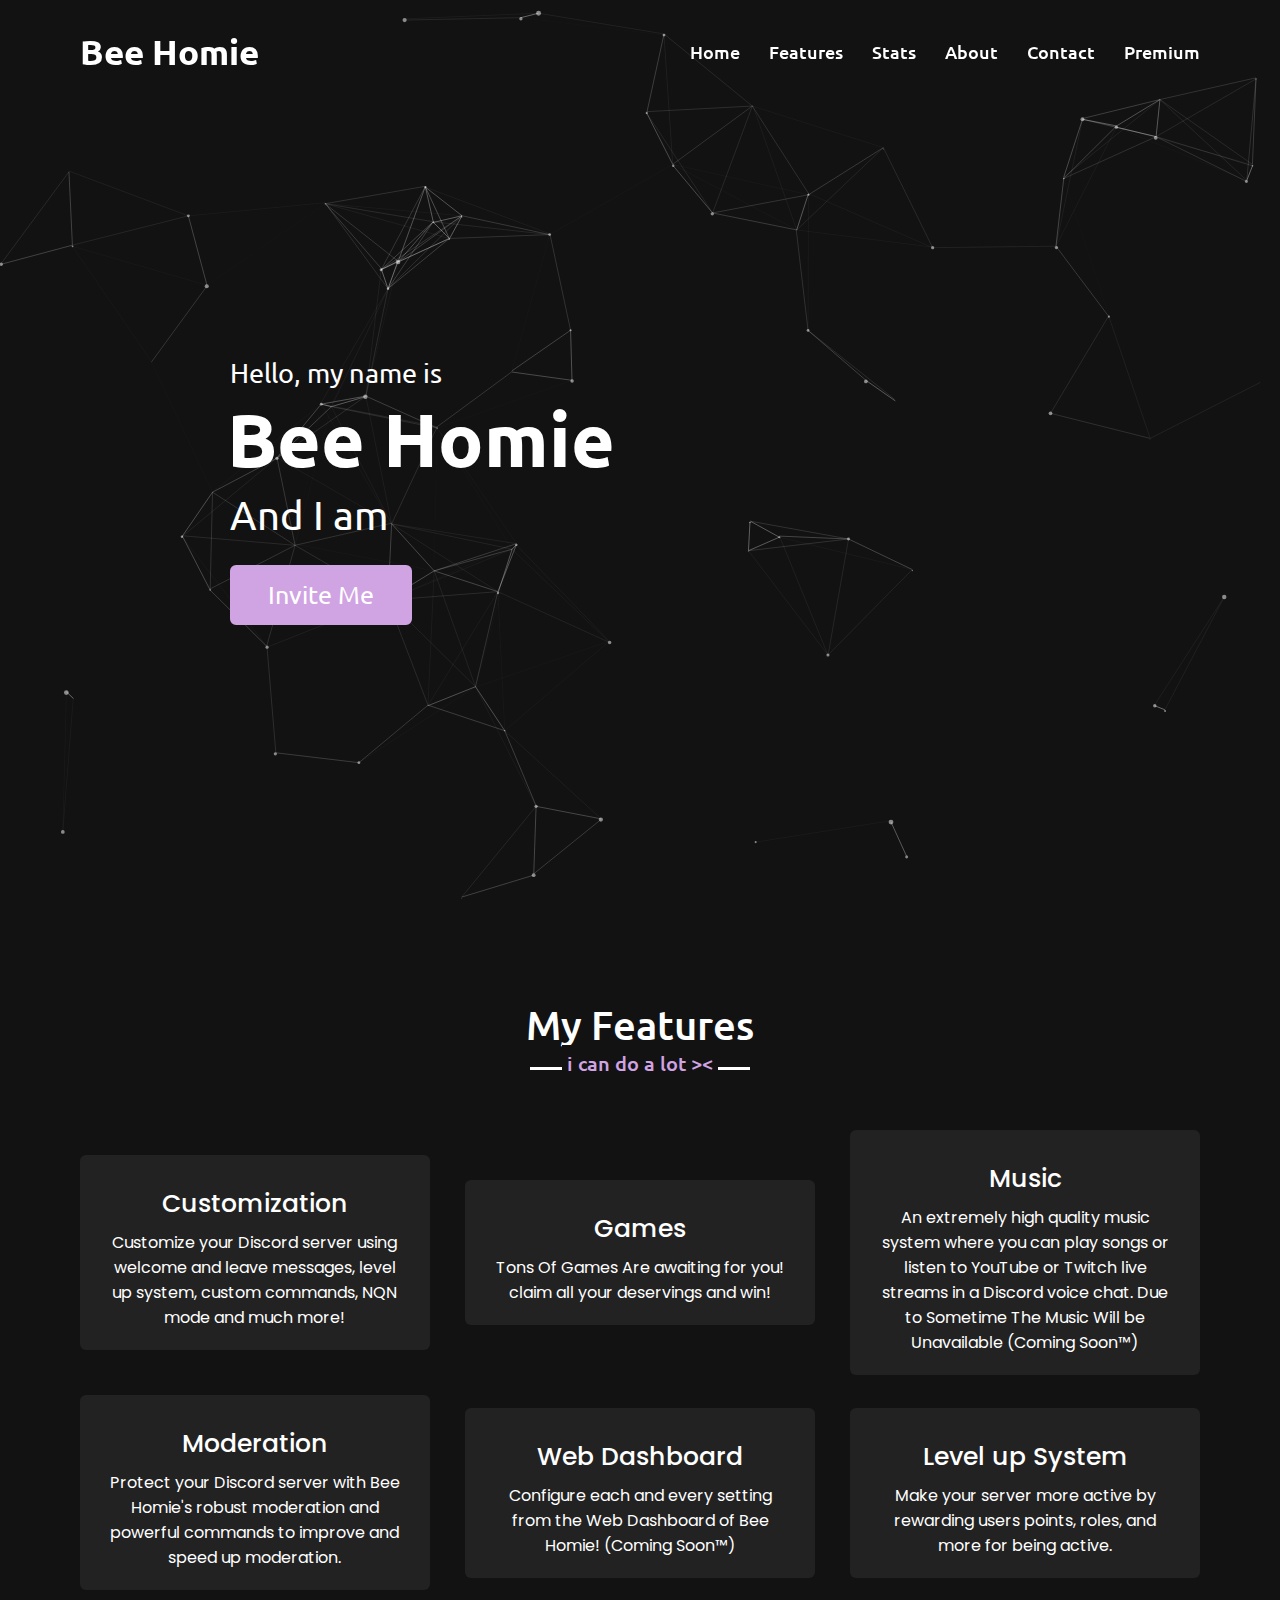
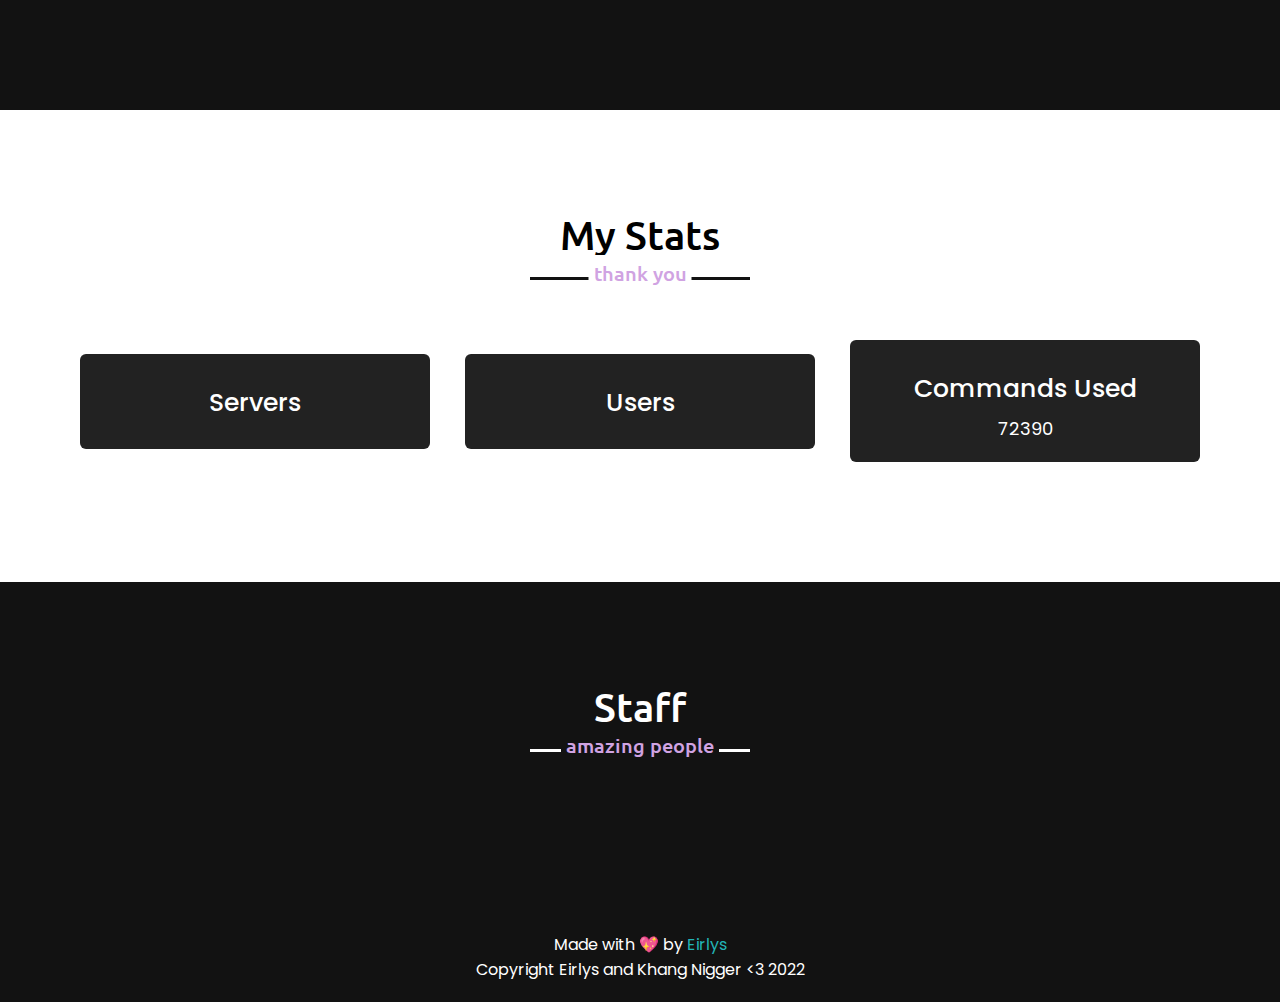
==== index.html @ f679ccb3 "Add files via upload" ====
<!DOCTYPE html>

<html lang="en">
  <head>
    <meta charset="UTF-8" />

    <meta http-equiv="X-UA-Compatible" content="IE=edge" />

    <meta name="viewport" content="width=device-width, initial-scale=1.0" />

    <title>Bee Homie </title>

    <link rel="stylesheet" href="style.css" />

    <link
      rel="icon"
      href="https://cdn.discordapp.com/avatars/794623460030545981/1af9f8c728b9c346baea0ada6ba5df61.webp?size=1024"
    />
    <bgsound src="https://cdn.discordapp.com/attachments/873089654667235348/875760019726008401/chilled-acoustic-indie-folk-instrumental-background-music-for-videos-5720.mp3" loop="infinite">

    <script src="https://kit.fontawesome.com/a076d05399.js"></script>

    <script src="https://code.jquery.com/jquery-3.6.0.min.js"></script>

    <script src="https://cdnjs.cloudflare.com/ajax/libs/waypoints/4.0.1/jquery.waypoints.min.js"></script>

    <script src="https://cdnjs.cloudflare.com/ajax/libs/OwlCarousel2/2.3.4/owl.carousel.min.js"></script>

    <script src="https://cdnjs.cloudflare.com/ajax/libs/typed.js/2.0.11/typed.min.js"></script>

    <link
      rel="stylesheet"
      href="https://cdnjs.cloudflare.com/ajax/libs/OwlCarousel2/2.3.4/assets/owl.carousel.min.css"
    />

    <link rel="stylesheet" type="text/css" href="./aos/aos.css" />

    <meta property="og:type" content="website" />

    <meta property="og:title" content="Mikuni" />

    <meta
      property="og:description"
      content="A simple, multipurpose Discord bot."
    />

    <meta property="og:image" content="https://cdn.discordapp.com/avatars/884467910494535741/bc234bcaa657eb4ecdf8f56a13c9cf9a.png?size=1024"/>

    <meta name="theme-color" content="#22b4b7" />
  </head>

  <body>
    <div id="particles-js"></div>

    <div class="scroll-up-btn">
      <i class="fas fa-angle-up"></i>
    </div>

    <nav class="navbar">
      <div class="max-width">
        <div class="logo">
          <a href="#home">Bee Homie<span></span></a>
        </div>

        <ul class="menu">
          <li><a href="#home" class="menu-btn">Home</a></li>

          <li>
            <a href="#features" class="menu-btn" class="menu-btn">Features</a>
          </li>

          <li><a href="#stats" class="menu-btn">Stats</a></li>

          <li><a href="#contributors" class="menu-btn">About</a></li>

          <li><a href="discord.html" class="menu-btn">Contact</a></li>

          <li><a href="premium.html" class="menu-btn">Premium</a></li>
        </ul>

        <div class="menu-btn">
          <i class="fas fa-bars"></i>
        </div>
      </div>
    </nav>

    <section class="home" id="home">
      <div class="max-width">
        <div class="home-content">
          <div class="text-1">Hello, my name is</div>

          <div class="text-2">Bee Homie</div>

          <div class="text-3">And I am <span class="typing"></span></div>

          <a class="this-is-pain" href="invite.html">Invite Me</a>
        </div>
      </div>
    </section>

    <section class="features" id="features">
      <div class="max-width">
        <h2 class="title">My Features</h2>

        <div class="features-content">
          <div class="card">
            <div class="box">
              <i class="fas fa-cogs"></i>

              <div class="text">Customization</div>

              <p>
                Customize your Discord server using welcome and leave messages,
                level up system, custom commands, NQN mode and much more!
              </p>
            </div>
          </div>

          <div class="card">
            <div class="box">
              <i class="fas fa-code"></i>

              <div class="text">Games</div>

              <p>
                Tons Of Games Are awaiting for you! claim all your deservings
                and win!
              </p>
            </div>
          </div>

          <div class="card">
            <div class="box">
              <i class="fas fa-music"></i>

              <div class="text">Music</div>

              <p>
                An extremely high quality music system where you can play songs
                or listen to YouTube or Twitch live streams in a Discord voice
                chat.
                Due to Sometime The Music Will be Unavailable 
                (Coming Soon™)
              </p>
            </div>
          </div>

          <div class="card">
            <div class="box">
              <i class="fas fa-lock"></i>

              <div class="text">Moderation</div>

              <p>
                Protect your Discord server with Bee Homie's robust moderation and
                powerful commands to improve and speed up moderation.
              </p>
            </div>
          </div>

          <div class="card">
            <div class="box">
              <i class="fas fa-terminal"></i>

              <div class="text">Web Dashboard</div>

              <p>
                Configure each and every setting from the Web Dashboard of Bee Homie!
                (Coming Soon™)
              </p>
            </div>
          </div>

          <div class="card">
            <div class="box">
              <i class="fas fa-arrow-up"></i>

              <div class="text">Level up System</div>

              <p>
                Make your server more active by rewarding users points, roles,
                and more for being active.
              </p>
            </div>
          </div>
        </div>
      </div>
    </section>

    <section class="stats" id="stats">
      <div class="max-width">
        <h2 class="title">
          My Stats
        </h2>

        <div class="stats-content">
          <div class="card">
            <div class="box">
              <i class="fas fa-server"></i>

              <div class="text">Servers</div>

              <p id="server-count"></p>
            </div>
          </div>

          <div class="card">
            <div class="box">
              <i class="fas fa-user"></i>

              <div class="text">Users</div>

              <p id="user-count"></p>
            </div>
          </div>

          <div class="card">
            <div class="box">
              <i class="fas fa-terminal"></i>

              <div class="text">Commands Used</div>

              <p>72390</p>

            </div>
          </div>
        </div>
      </div>
    </section>

    <section class="contributors" id="contributors">
      <div class="max-width">
          <h2 class="title">
              Staff
          </h2>
          <div class="carousel owl-carousel">

              <div class="cardd">
                  <div class="boxx">
                      <img src="https://i.imgur.com/S2Mmenh.png" alt>
                      <div class="text">Eirlys</div>
                      <p>
                          <button class="badges owner">Owner</button>
                          <button class="badges developer">Developer</button>
                      </p>
                  </div>
              </div>
  
  </section>

    <div class="loader-wrapper">
      <img
        src="https://cdn.discordapp.com/attachments/889523668252753931/928379313823313950/13335.gif"
        alt="Loading..."
      />

      <div class="longfazers">
        <span></span>

        <span></span>

        <span></span>

        <span></span>
      </div>
    </div>

    <footer>
      <a
        style="display: none;"
        href="//www.dmca.com/Protection/Status.aspx?ID=04da08e3-40f5-4320-8093-86b1c519bf13"
        title="DMCA.com Protection Status"
        class="dmca-badge"
      >
        <img
          src="https://images.dmca.com/Badges/dmca-badge-w150-5x1-07.png?ID=04da08e3-40f5-4320-8093-86b1c519bf13"
          alt="DMCA.com Protection Status"
      /></a>
      <script src="https://images.dmca.com/Badges/DMCABadgeHelper.min.js"></script>

      <a
        style="display: none;"
        href="https://www.dmca.com/compliance/Mikuni.gq"
        title="DMCA Compliance information for Mikuni.gq"
        ><img src="https://www.dmca.com/img/dmca-compliant-grayscale.png"
      /></a>

      <span
        >Made with 💖 by
        <a href="https://discord.gg/valorantvn" target="_blank">Eirlys</a
        ><br />Copyright <span class="far fa-copyright"></span> Eirlys and Khang Nigger <3 2022</span
      >
    </footer>

    <script src="./aos/aos.js"></script>

    <script type="text/javascript">
      AOS.init({
        duration: 1000
      });
    </script>

    <script src="script.js"></script>

    <script src="stats.js"></script>

    <script>
      $(window).on("load", function() {
        $(".loader-wrapper").fadeOut("slow");
      });
    </script>

    <script src="./particles/particles.js"></script>

    <script src="./particles/app.js"></script>
  </body>
</html>
---- style.css ----
@import url('https://fonts.googleapis.com/css2?family=Poppins:wght@400;500;600;700&family=Ubuntu:wght@400;500;700&display=swap');

/* vote Mikuni and stop looking at the code kthxbai */

* {
  margin: 0;
  padding: 0;
  box-sizing: border-box;
  text-decoration: none;
}
*::selection {
  color: #d0a3e2;
}
html {
  scroll-behavior: smooth;
}
.max-width {
  max-width: 1300px;
  padding: 0 80px;
  margin: auto;
}

::-webkit-scrollbar {
  width: 10px;
  background: #121212;
}
::-webkit-scrollbar-thumb {
  border-radius: 20px;
  background: #d0a3e2;
  box-shadow: inset 2px 2px 2px rgba(255, 255, 255, 0.25), inset -2px -2px -2px rgba(0,0,0,0.25);
}

.navbar {
  position: fixed;
  width: 100%;
  padding: 30px 0;
  font-family: 'Ubuntu', sans-serif;
  transition: all 0.3s ease;
  z-index: 99999;
}
.navbar.sticky {
  padding: 15px 0;
  background: #d0a3e2;
}
.navbar .max-width {
  display: flex;
  align-items: center;
  justify-content: space-between;
}
.navbar .logo a {
  color: #fff;
  font-size: 35px;
  font-weight: 600;
}
.navbar .logo a span {
  color: #d0a3e2;
  transition: all 0.3s ease;
}
.navbar.sticky .logo a span {
  color: #fff;
}
.navbar .menu li {
  list-style: none;
  display: inline-block;
}
.navbar .menu li a {
  display: block;
  color: #fff;
  font-size: 18px;
  font-weight: 500;
  margin-left: 25px;
  transition: color 0.3s ease;
}
.navbar .menu li a:hover {
  color: #d0a3e2;
}
.navbar.sticky .menu li a:hover {
  color: #fff;
}

.menu-btn {
  color: #fff;
  font-size: 23px;
  cursor: pointer;
  display: none;
}
.scroll-up-btn {
  position: fixed;
  height: 45px;
  width: 42px;
  background: #d0a3e2;
  right: 30px;
  bottom: 10px;
  text-align: center;
  line-height: 45px;
  color: #fff;
  z-index: 9999;
  font-size: 30px;
  border-radius: 6px;
  cursor: pointer;
  opacity: 0;
  pointer-events: none;
  transition: all 0.3s ease;
}
.scroll-up-btn.show {
  bottom: 30px;
  opacity: 1;
  pointer-events: auto;
}

#particles-js {
  height: 100vh;
  width: 100%;
  position: absolute;
}
.home {
  display: flex;
  background: #121212 no-repeat center;
  background-size: cover;
  background-attachment: fixed;
  height: 100vh;
  color: #fff;
  min-height: 500px;
  font-family: 'Ubuntu', sans-serif;
}
.home .max-width {
  margin: auto 0 auto 150px;
}
.home .home-content .text-1 {
  font-size: 27px;
}
.home .home-content .text-2 {
  font-size: 75px;
  font-weight: 600;
  margin-left: -3px;
}
.home .home-content .text-3 {
  font-size: 40px;
  margin: 5px 0;
}
.home .home-content .text-3 span {
  color: #d0a3e2;
  font-weight: 500;
}
.this-is-pain {
  position: absolute;
  display: inline-block;
  background: #d0a3e2;
  color: #fff;
  font-size: 25px;
  padding: 12px 36px;
  margin-top: 20px;
  border-radius: 6px;
  border: 2px solid #d0a3e2;
  transition: all 0.3s ease;
}
.this-is-pain:hover {
  background: none;
  color: #d0a3e2;
}

section {
  padding: 100px 0;
}
section .title {
  position: relative;
  text-align: center;
  font-size: 40px;
  font-weight: 500;
  margin-bottom: 60px;
  padding-bottom: 20px;
  font-family: 'Ubuntu', sans-serif;
}
section .title::before {
  content: "";
  position: absolute;
  bottom: 0px;
  left: 50%;
  width: 220px;
  height: 3px;
  background: #121212;
  transform: translateX(-50%);
}
section .title::after {
  position: absolute;
  bottom: -12px;
  left: 50%;
  font-size: 20px;
  color: #d0a3e2;
  padding: 5px;
  background: #fff;
  transform: translateX(-50%);
}

.features, .contributors {
  color: #fff;
  background: #121212;
  font-family: 'Poppins', sans-serif;
}
.features .title::before,
.contributors .title::before {
  background: #fff;
}
.features .title::after,
.contributors .title::after {
  background: #121212;
  content: "i can do a lot ><"
}
.features .features-content, 
.stats .stats-content {
  display: flex;
  flex-wrap: wrap;
  align-items: center;
  justify-content: space-between;
}
.card {
  width: calc(33% - 20px);
  background: #222;
  text-align: center;
  border-radius: 6px;
  padding: 20px 25px;
  cursor: pointer;
  transition: all 0.3s ease;
  margin-bottom: 20px;
}
.card:hover {
  background: #d0a3e2;
}
.card:hover i {
  color: #fff;
}
.card .box {
  transition: all 0.3s ease;
}
.card:hover .box {
  transform: scale(1.05);
}
.card i {
  font-size: 50px;
  color: #d0a3e2;
  transition: color 0.3s ease;
}
.card .text {
  font-size: 25px;
  font-weight: 500;
  margin: 10px 0 7px 0;
  color: #fff;
}

.stats {
  font-family: 'Poppins', sans-serif;
  background: #fff;
}
.stats .title::after {
  content: "thank you ";
}
.stats p {
  color: #fff;
  font-size: 18px;
}




.contributors .title::after {
  content: "amazing people";
}
.contributors .carousel .cardd {
  background: #222;
  border-radius: 6px;
  padding: 25px 35px;
  transition: all 0.3s ease;
}
.contributors .carousel .cardd:hover {
  background: #d0a3e2;
}
.contributors .carousel .cardd .boxx {
  display: flex;
  flex-direction: column;
  align-items: center;
  justify-content: center;
  text-align: center;
  transition: all 0.3s ease;
}
.contributors .carousel .cardd:hover .boxx {
  transform: scale(1.05);
}
.contributors .carousel .cardd .text {
  font-size: 25px;
  font-weight: 500;
  margin: 10px 0 7px 0;
}
.contributors .carousel .cardd img {
  height: 150px;
  width: 150px;
  object-fit: cover;
  border-radius: 50%;
  border: 5px solid #d0a3e2;
  transition: all 0.3s ease;
}
.contributors .carousel .cardd:hover img {
  border-color: #fff;
}
.badges {
  padding: 5px 10px;
  border: none;
  border-radius: 10px;
  font-family: 'Poppins', sans-serif;
}
.badges.owner {
  background: #3d48df;
}
.badges.developer {
  background: orange;
  color: #121212;
  border: none;
}
.badges.supporter {
  background: #ff1476;
  color: #121212;
}
.badges.designer {
  background: #315dd4;
}
.badges.helper {
  background: #7289DA;
  color: #222;
}

.owl-dots {
  text-align: center;
  margin-top: 20px;
}
.owl-dot {
  height: 13px;
  width: 13px;
  margin: 0 5px;
  outline: none!important;
  border-radius: 50%;
  border: 2px solid #22b4b7!important;
  transition: all 0.3s ease;
}
.owl-dot.active {
  width: 35px;
  border-radius: 14px;
}
.owl-dot.active,
.owl-dot:hover {
  background: #22b4b7!important;
}

footer {
  font-family: 'Poppins', sans-serif;
  background: #121212;
  padding: 20px 23px;
  color: #fff;
  text-align: center;
}
footer span a {
  color: #22b4b7;
  text-decoration: none;
}
footer span a:hover {
  text-decoration: underline;
}



/* haha responsiveness kill me pain halp me pls kthxbai */

@media (max-width: 1100px) {
  .home .max-width {
    margin-left: 0px;
  }
}

@media (max-width: 1000px) {
  .max-width {
    padding: 0 50px;
  }
}


@media (max-width: 950px) {
  .menu-btn {
    display: block;
    z-index: 999;
  }
  .menu-btn i.active:before {
    content: "\f00d";
  }
  .navbar .menu {
    position: fixed;
    height: 100vh;
    width: 100%;
    left: -100%;
    top: 0;
    background: #121212;
    text-align: center;
    padding-top: 80px;
    transition: all 0.3s ease;
  }
  .navbar .menu.active {
    left: 0;
  }
  .navbar .menu li {
    display: block;
  }
  .navbar .menu li a {
    display: block;
    display: inline-block;
    margin: 20px 0;
    font-size: 25px;
  }
  .home .home-content .text-2 {
    font-size: 70px;
  }
  .home .home-content .text-3 {
    font-size: 35px;
  }
  .home .home-content a {
    font-size: 23px;
    padding: 10px 30px;
  }

  .card {
    width: calc(50% - 10px);
    margin-bottom: 20px;
  }
}

@media (max-width: 690px) {
  .max-width {
    padding: 0 25px;
  }
  .home .home-content .text-2 {
    font-size: 60px;
  }
  .home .home-content .text-3 {
    font-size: 32px;
  }
  .home .home-content a {
    font-size: 20px;
    padding: 9px 25px;
  }
  .card {
    width: 100%;
  }
}

@media (max-width: 500px) {
  .home .home-content .text-2 {
    font-size: 50px;
  }
  .home .home-content .text-3 {
    font-size: 27px;
  }
}



.loader-wrapper {
  width: 100%;
  height: 100%;
  top: 0;
  left: 0;
  background-color: #222;
  display:flex;
  justify-content: center;
  align-items: center;
  flex-direction: column;
  position: fixed;
}




.longfazers {
  position: absolute;
  width: 100%;
  height: 100%;
}
.longfazers span {
  position: absolute;
  height: 4px;
  width: 20%;
  background: #22b4b7;
}
.longfazers span:nth-child(1) {
  top: 20%;
  animation: lf 0.6s linear infinite;
  animation-delay: -5s;
}
.longfazers span:nth-child(2) {
  top: 40%;
  animation: lf2 0.8s linear infinite;
  animation-delay: -1s;
}
.longfazers span:nth-child(3) {
  top: 60%;
  animation: lf3 0.6s linear infinite;
}
.longfazers span:nth-child(4) {
  top: 80%;
  animation: lf4 0.5s linear infinite;
  animation-delay: -3s;
}
@keyframes lf {
  0% {
    left: -200%;
 }
  100% {
    left: 200%;
    opacity: 0;
 }
}
@keyframes lf2 {
  0% {
    left: -200%;
 }
  100% {
    left: 200%;
    opacity: 0;
 }
}
@keyframes lf3 {
  0% {
    left: -200%;
 }
  100% {
    left: 100%;
    opacity: 0;
 }
}
@keyframes lf4 {
  0% {
    left: -200%;
 }
  100% {
    left: 100%;
    opacity: 0;
 }
}
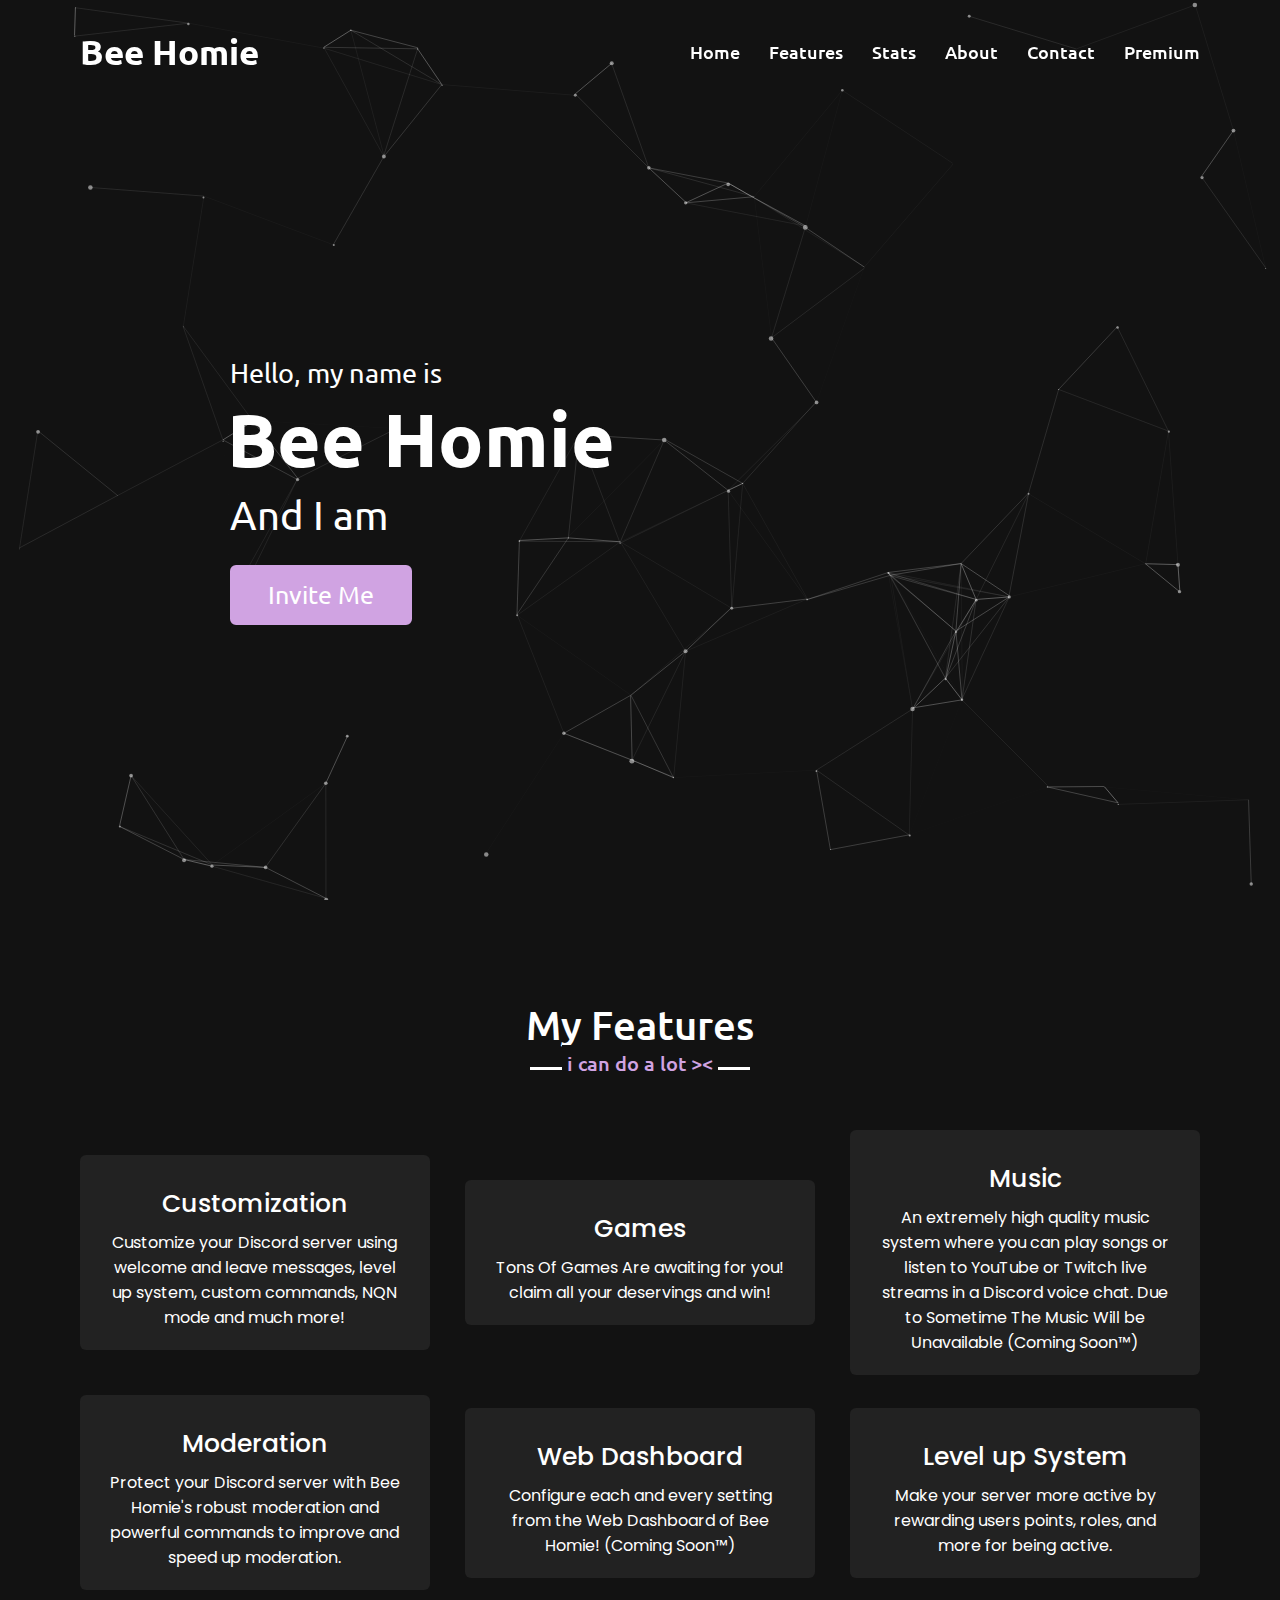
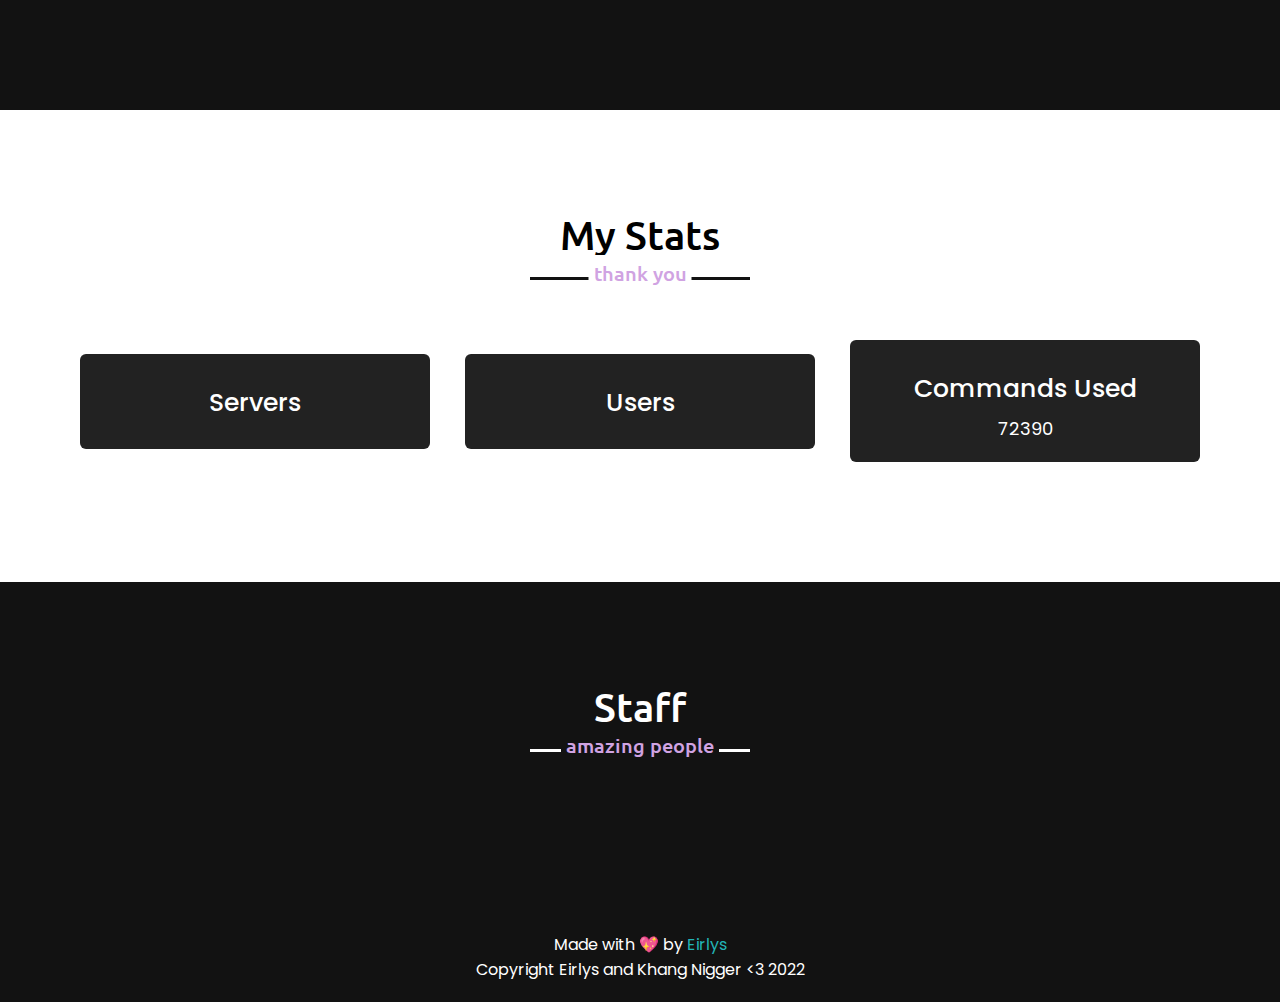
==== commit 1e999b7e: "Update index.html" ====
--- a/index.html
+++ b/index.html
@@ -37,7 +37,7 @@
 
     <meta property="og:type" content="website" />
 
-    <meta property="og:title" content="Mikuni" />
+    <meta property="og:title" content="Bee Homie" />
 
     <meta
       property="og:description"
